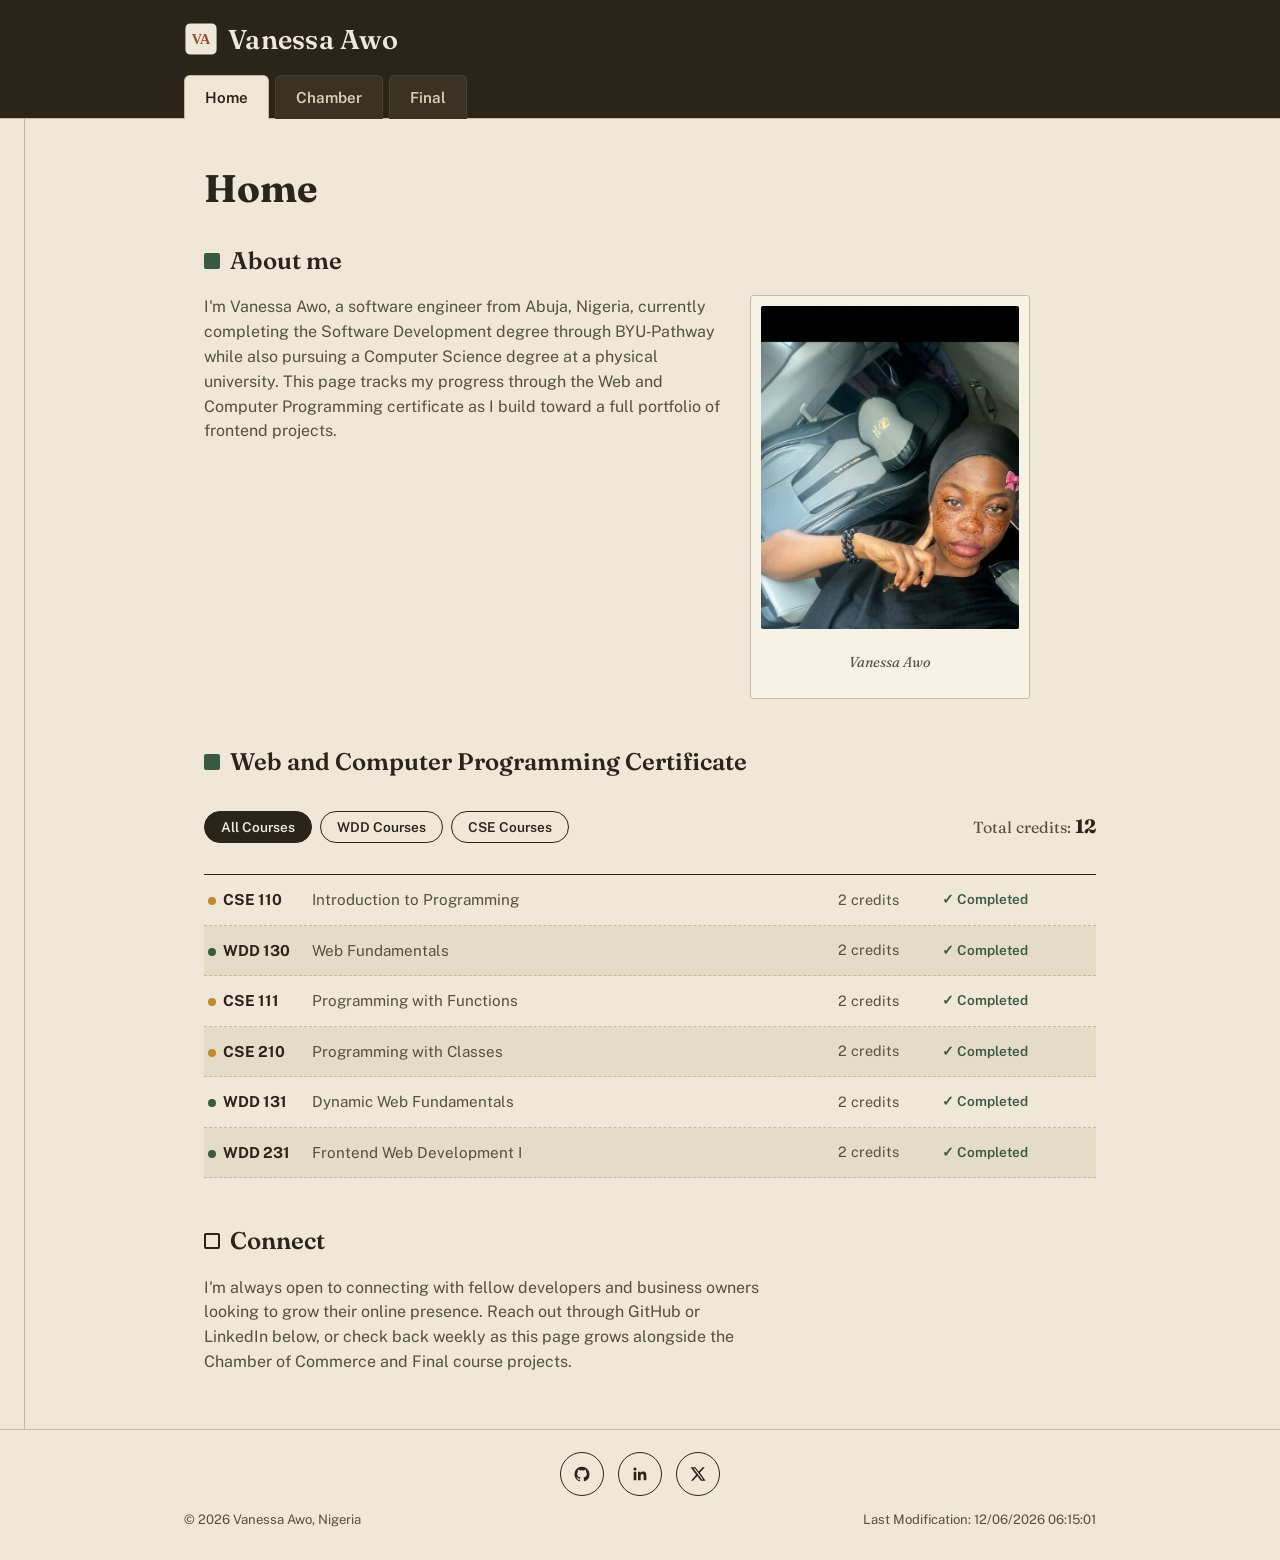
==== index.html @ a546afbc "Move script to head, fix footer structure and lastModified id per assignment spec" ====
<!DOCTYPE html>
<html lang="en">
<head>
<meta charset="UTF-8">
<meta name="viewport" content="width=device-width, initial-scale=1.0">
<title>Vanessa Awo — Certificate Tracker</title>
<meta name="description" content="Vanessa Awo's home page tracking progress through the Web and Computer Programming certificate, including completed courses and credit totals.">
<meta name="author" content="Vanessa Awo">
<link rel="icon" href="images/logo.svg" type="image/svg+xml">
<link rel="preconnect" href="https://fonts.googleapis.com">
<link rel="preconnect" href="https://fonts.gstatic.com" crossorigin>
<link href="https://fonts.googleapis.com/css2?family=Fraunces:ital,wght@0,400;0,600;0,700;1,400&family=Public+Sans:wght@400;500;600;700&display=swap" rel="stylesheet">
<link rel="stylesheet" href="styles/small.css">
<link rel="stylesheet" href="styles/larger.css">
<script type="module" src="scripts/main.js"></script>
</head>
<body>

<header class="site">
  <div class="wrap brandbar">
    <a class="brand" href="index.html">
      <img class="logo-mark" src="images/logo.svg" alt="">
      <span class="site-name">Vanessa Awo</span>
    </a>
    <button type="button" id="nav-toggle" class="nav-toggle" aria-expanded="false" aria-controls="primary-nav" aria-label="Open menu">
      <span></span><span></span><span></span>
    </button>
  </div>
  <nav id="primary-nav" class="tabs">
    <a href="index.html" class="active">Home</a>
    <a href="chamber/index.html">Chamber</a>
    <a href="final/index.html">Final</a>
  </nav>
</header>

<main>
  <div class="page">
    <div class="wrap">

      <h1 class="page-title">Home</h1>

      <section aria-labelledby="about-heading">
        <div class="section-head">
          <span class="checkbox done" aria-hidden="true"></span>
          <h2 id="about-heading">About me</h2>
        </div>
        <div class="about-grid">
          <div class="about-copy">
            <p>I'm Vanessa Awo, a software engineer from Abuja, Nigeria, currently completing the Software Development degree through BYU&#8209;Pathway while also pursuing a Computer Science degree at a physical university. This page tracks my progress through the Web and Computer Programming certificate as I build toward a full portfolio of frontend projects.</p>
          </div>
          <div class="photo-card">
            <img src="images/student-photo.jpg" alt="Portrait of Vanessa Awo">
            <p class="photo-caption">Vanessa Awo</p>
          </div>
        </div>
      </section>

      <section aria-labelledby="cert-heading">
        <div class="section-head">
          <span class="checkbox done" aria-hidden="true"></span>
          <h2 id="cert-heading">Web and Computer Programming Certificate</h2>
        </div>

        <div class="cert-toolbar">
          <div class="filters" role="group" aria-label="Filter courses">
            <button type="button" class="active" data-filter="all">All Courses</button>
            <button type="button" data-filter="wdd">WDD Courses</button>
            <button type="button" data-filter="cse">CSE Courses</button>
          </div>
          <p class="credit-total">Total credits: <strong id="credit-total-value">12</strong></p>
        </div>

        <!-- rows are rendered by scripts/courses.js -->
        <div class="course-table" id="course-table"></div>
      </section>

      <section aria-labelledby="connect-heading">
        <div class="section-head">
          <span class="checkbox" aria-hidden="true"></span>
          <h2 id="connect-heading">Connect</h2>
        </div>
        <div class="connect-row">
          <p>I'm always open to connecting with fellow developers and business owners looking to grow their online presence. Reach out through GitHub or LinkedIn below, or check back weekly as this page grows alongside the Chamber of Commerce and Final course projects.</p>
        </div>
      </section>

    </div>
  </div>
</main>

<footer>
  <div class="wrap footer-social">
    <div class="social-links">
      <a href="https://github.com/awovanessa/wdd231" aria-label="GitHub">
        <svg viewBox="0 0 24 24"><path d="M12 2.2c-5.52 0-10 4.48-10 10 0 4.42 2.87 8.17 6.84 9.5.5.1.68-.22.68-.48v-1.7c-2.78.6-3.37-1.34-3.37-1.34-.45-1.15-1.11-1.46-1.11-1.46-.9-.62.07-.6.07-.6 1 .07 1.53 1.03 1.53 1.03.9 1.53 2.34 1.09 2.91.83.09-.65.35-1.09.63-1.34-2.22-.25-4.56-1.11-4.56-4.94 0-1.09.39-1.98 1.03-2.68-.1-.25-.45-1.27.1-2.65 0 0 .84-.27 2.75 1.02a9.6 9.6 0 0 1 5 0c1.9-1.29 2.75-1.02 2.75-1.02.55 1.38.2 2.4.1 2.65.64.7 1.03 1.59 1.03 2.68 0 3.84-2.34 4.68-4.57 4.93.36.31.68.92.68 1.85v2.74c0 .26.18.58.69.48A10.01 10.01 0 0 0 22 12.2c0-5.52-4.48-10-10-10z"/></svg>
      </a>
      <a href="#" aria-label="LinkedIn">
        <svg viewBox="0 0 24 24"><path d="M20.45 20.45h-3.56v-5.57c0-1.33-.02-3.04-1.85-3.04-1.86 0-2.14 1.45-2.14 2.94v5.67H9.34V9h3.42v1.56h.05c.48-.9 1.64-1.85 3.38-1.85 3.6 0 4.27 2.37 4.27 5.46v6.28zM5.34 7.43a2.06 2.06 0 1 1 0-4.12 2.06 2.06 0 0 1 0 4.12zM7.12 20.45H3.56V9h3.56v11.45z"/></svg>
      </a>
      <a href="#" aria-label="X (formerly Twitter)">
        <svg viewBox="0 0 24 24"><path d="M18.24 3H21l-6.5 7.43L22.1 21h-6.2l-4.86-6.35L5.4 21H2.6l6.95-7.94L2.1 3h6.35l4.39 5.8L18.24 3zm-1.08 16.2h1.72L7.9 4.7H6.05l11.11 14.5z"/></svg>
      </a>
    </div>
  </div>
  <div class="wrap footer-meta">
    <p>&copy; <span id="year">2026</span> Vanessa Awo, Nigeria</p>
    <p id="lastModified">Last Modification:</p>
  </div>
</footer>
</body>
</html>
---- styles/small.css ----
:root{
  --paper: #EFE7D8;
  --paper-dim: #E5DCC8;
  --ink: #2B2418;
  --ink-soft: #55503f;
  --line: #C7B99C;
  --rust: #9C4A2E;
  --pine: #3C5941;
  --mustard: #C08A2E;
  --card: #F7F2E6;
  --radius: 3px;
}

* { box-sizing: border-box; }

html { scroll-behavior: smooth; }

body{
  margin:0;
  background: var(--paper);
  color: var(--ink);
  font-family: 'Public Sans', sans-serif;
  font-size: 16px;
  line-height: 1.55;
}

h1, h2, h3 { font-family:'Fraunces', serif; color: var(--ink); margin:0; }

a { color: inherit; }

img { max-width: 100%; }

.wrap{
  max-width: 960px;
  margin: 0 auto;
  padding: 0 24px;
}

/* ---- header ---- */
header.site{
  background: var(--ink);
  color: var(--paper);
  padding-top: 18px;
  position: relative;
}
.brandbar{
  display:flex;
  align-items:center;
  justify-content:space-between;
  gap: 16px;
  padding-bottom: 14px;
}
.brand{
  display:flex;
  align-items:center;
  gap: 10px;
  text-decoration:none;
}
.logo-mark{ width:34px; height:34px; display:block; }
.brandbar .site-name{
  color: var(--paper);
  font-family: 'Fraunces', serif;
  font-size: 1.4rem;
  font-weight: 600;
  letter-spacing: 0.01em;
  margin: 0;
}

/* hamburger toggle (mobile) */
.nav-toggle{
  width: 44px;
  height: 44px;
  background: transparent;
  border: 1px solid #4a4230;
  border-radius: 6px;
  display: flex;
  flex-direction: column;
  align-items: center;
  justify-content: center;
  gap: 5px;
  cursor: pointer;
}
.nav-toggle span{
  width: 20px;
  height: 2px;
  background: var(--paper);
  border-radius: 2px;
  transition: transform 0.2s ease, opacity 0.2s ease;
}
.nav-toggle.is-open span:nth-child(1){ transform: translateY(7px) rotate(45deg); }
.nav-toggle.is-open span:nth-child(2){ opacity: 0; }
.nav-toggle.is-open span:nth-child(3){ transform: translateY(-7px) rotate(-45deg); }

/* mobile nav panel */
nav.tabs{
  display: none;
  flex-direction: column;
  gap: 2px;
  padding: 0 24px 16px;
}
nav.tabs.is-open{ display: flex; }
nav.tabs a{
  text-decoration:none;
  color: #d8cfb6;
  background: #3a3324;
  padding: 12px 16px;
  border-radius: 6px;
  font-size: 0.95rem;
  font-weight: 600;
  border: 1px solid #4a4230;
}
nav.tabs a.active{
  background: var(--paper);
  color: var(--ink);
  border-color: var(--line);
}

main{
  background: var(--paper);
  border-top: 1px solid var(--line);
}

.page{
  position: relative;
  padding: 32px 0 10px;
}
.page::before{
  content:"";
  position:absolute;
  left: 16px;
  top: 0;
  bottom: 0;
  width: 1px;
  background: var(--rust);
  opacity: 0.35;
}
.page .wrap{ padding-left: 34px; }

section{ margin-bottom: 44px; }

.section-head{
  display:flex;
  align-items:center;
  gap: 10px;
  margin-bottom: 16px;
}
.checkbox{
  width: 16px; height:16px;
  border: 2px solid var(--ink);
  flex: none;
  border-radius: 2px;
}
.checkbox.done{ background: var(--pine); border-color: var(--pine); }
.section-head h2{ font-size: 1.3rem; font-weight: 600; }

h1.page-title{
  font-size: 1.9rem;
  font-weight: 700;
  margin-bottom: 24px;
}

/* ---- about + photo ---- */
.about-grid{
  display:grid;
  grid-template-columns: 1fr;
  gap: 20px;
}
.about-copy p{
  margin: 0;
  color: var(--ink-soft);
}
.photo-card{
  background: var(--card);
  border: 1px solid var(--line);
  padding: 10px;
  border-radius: var(--radius);
  max-width: 100%;
  width: 280px;
}
.photo-card img{
  width: 100%;
  display:block;
  border-radius: 2px;
  aspect-ratio: 4/5;
  object-fit: cover;
  object-position: top center;
}
.photo-caption{
  text-align:center;
  font-family:'Fraunces', serif;
  font-style: italic;
  font-size: 0.9rem;
  color: var(--ink-soft);
  padding-top: 8px;
}

/* ---- certificate section ---- */
.cert-toolbar{
  display:flex;
  flex-direction: column;
  gap: 12px;
  margin-bottom: 16px;
}
.filters{ display:flex; gap: 8px; flex-wrap: wrap; }
.filters button{
  font-family:'Public Sans', sans-serif;
  font-size: 0.85rem;
  font-weight: 600;
  padding: 7px 16px;
  border-radius: 20px;
  border: 1px solid var(--ink);
  background: transparent;
  color: var(--ink);
  cursor:pointer;
}
.filters button.active{
  background: var(--ink);
  color: var(--paper);
}
.credit-total{
  font-family:'Fraunces', serif;
  font-size: 1rem;
  color: var(--ink-soft);
}
.credit-total strong{ color: var(--ink); font-size: 1.2rem; }

.course-table{
  border-top: 1px solid var(--ink);
}
.course-row{
  display:grid;
  grid-template-columns: 1fr 1fr;
  grid-template-areas:
    "code status"
    "title title"
    "credits credits";
  row-gap: 4px;
  align-items:center;
  gap: 6px 14px;
  padding: 13px 4px;
  border-bottom: 1px dashed var(--line);
}
.course-row:nth-child(even){ background: var(--paper-dim); }
.course-code{ grid-area: code; font-weight: 700; font-size: 0.95rem; }
.course-code .dot{
  display:inline-block;
  width:8px; height:8px;
  border-radius: 50%;
  margin-right: 7px;
}
.dot.wdd{ background: var(--pine); }
.dot.cse{ background: var(--mustard); }
.course-title{ grid-area: title; color: var(--ink-soft); font-size: 0.95rem; }
.course-credits{ grid-area: credits; color: var(--ink-soft); font-size: 0.9rem; }
.course-status{
  grid-area: status;
  justify-content:flex-end;
  font-size: 0.85rem;
  font-weight: 600;
  color: var(--pine);
  display:flex;
  align-items:center;
  gap: 6px;
}

/* ---- connect ---- */
.connect-row{
  display:flex;
  flex-direction: column;
  align-items:flex-start;
  gap: 18px;
}
.connect-row p{
  margin:0;
  color: var(--ink-soft);
}
.social-links{ display:flex; gap: 14px; }
.social-links a{
  width: 44px; height:44px;
  border: 1px solid var(--ink);
  border-radius: 50%;
  display:flex;
  align-items:center;
  justify-content:center;
  color: var(--ink);
  text-decoration:none;
}
.social-links svg{ width: 18px; height:18px; fill: currentColor; }

/* ---- footer ---- */
footer{
  border-top: 1px solid var(--line);
  padding: 22px 0 30px;
}
footer .wrap{
  display:flex;
  flex-direction: column;
  gap: 6px;
  font-size: 0.82rem;
  color: var(--ink-soft);
}
footer .wrap.footer-social{
  justify-content: center;
  margin-bottom: 14px;
}
footer .wrap.footer-social .social-links{
  justify-content: center;
}
footer .wrap.footer-meta p{ margin: 0; }

@media (prefers-reduced-motion: reduce){
  * { transition: none !important; scroll-behavior: auto !important; }
}

a:focus-visible, button:focus-visible{
  outline: 2px solid var(--rust);
  outline-offset: 2px;
}
---- styles/larger.css ----
@media screen and (min-width: 700px){

  .brandbar .site-name{ font-size: 1.7rem; }

  .brandbar{ padding-bottom: 14px; }

  .nav-toggle{ display: none; }

  nav.tabs{
    display:flex;
    flex-direction: row;
    gap: 6px;
    max-width: 960px;
    margin: 0 auto;
    padding: 0 24px;
  }
  nav.tabs a{
    padding: 10px 20px 9px;
    border-radius: 6px 6px 0 0;
    position: relative;
    top: 1px;
    border-bottom: none;
    transition: background 0.15s ease, color 0.15s ease;
  }
  nav.tabs a:hover{ background:#463e2c; color:#efe7d8; }
  nav.tabs a.active{ border-color: var(--line); }

  .page{ padding: 40px 0 10px; }
  .page::before{ left: 24px; }
  .page .wrap{ padding-left: 44px; }

  h1.page-title{ font-size: 2.4rem; }

  .section-head h2{ font-size: 1.5rem; }

  .about-grid{
    grid-template-columns: 1.5fr 1fr;
    gap: 28px;
    align-items: start;
  }
  .about-copy p{ max-width: 62ch; }
  .photo-card{ max-width: none; }

  .cert-toolbar{
    flex-direction: row;
    justify-content: space-between;
    align-items:center;
  }

  .course-row{
    grid-template-columns: 90px 1fr 90px 150px;
    grid-template-areas: none;
    row-gap: 0;
  }
  .course-code, .course-title, .course-credits, .course-status{
    grid-area: auto;
  }
  .course-status{ justify-content:flex-start; }

  .connect-row{
    flex-direction: row;
    justify-content: space-between;
    align-items:flex-end;
    gap: 24px;
  }
  .connect-row p{ max-width: 56ch; }

  footer .wrap{
    flex-direction: row;
    justify-content: space-between;
  }

}
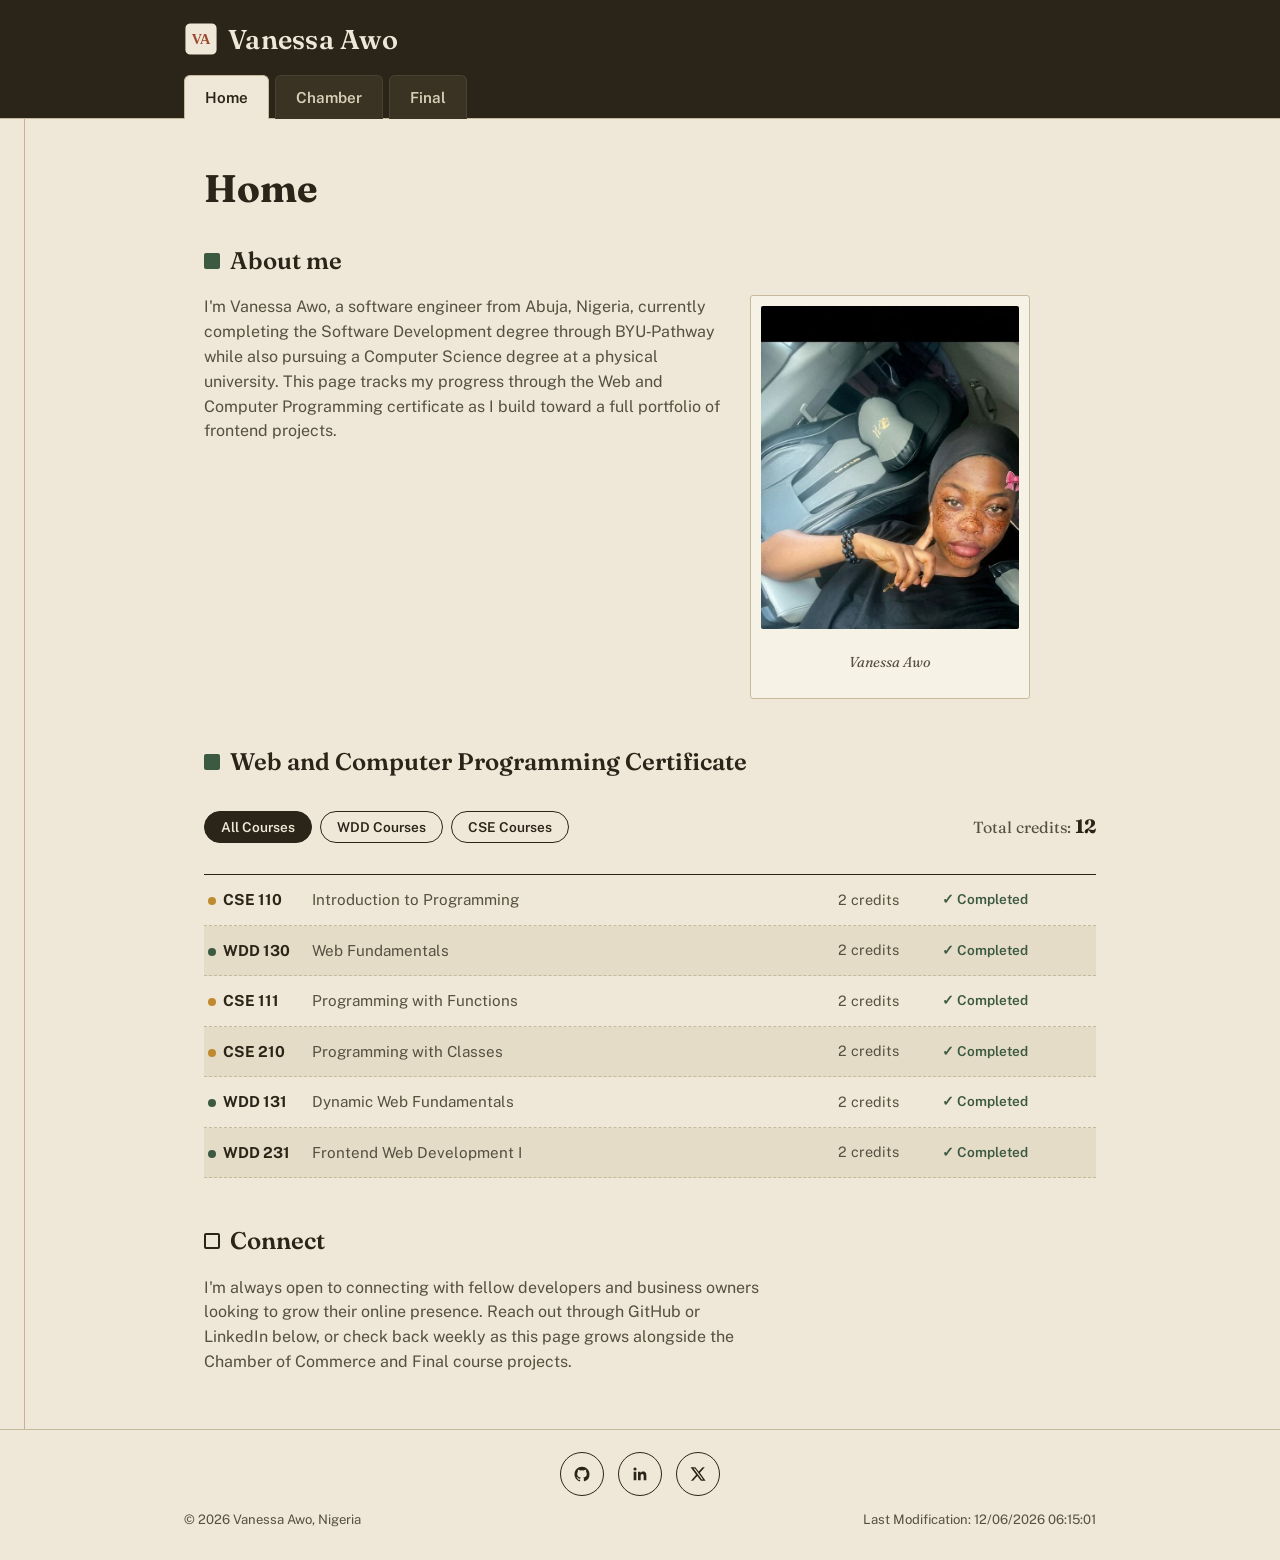
==== commit 519ac9c2: "Fix contrast on rust links, add mobile nav hover, aria-current wayfinding" ====
--- a/index.html
+++ b/index.html
@@ -3,7 +3,7 @@
 <head>
 <meta charset="UTF-8">
 <meta name="viewport" content="width=device-width, initial-scale=1.0">
-<title>Vanessa Awo — Certificate Tracker</title>
+<title>Vanessa Awo - Certificate Tracker</title>
 <meta name="description" content="Vanessa Awo's home page tracking progress through the Web and Computer Programming certificate, including completed courses and credit totals.">
 <meta name="author" content="Vanessa Awo">
 <link rel="icon" href="images/logo.svg" type="image/svg+xml">
@@ -27,7 +27,7 @@
     </button>
   </div>
   <nav id="primary-nav" class="tabs">
-    <a href="index.html" class="active">Home</a>
+    <a href="index.html" class="active" aria-current="page">Home</a>
     <a href="chamber/index.html">Chamber</a>
     <a href="final/index.html">Final</a>
   </nav>
@@ -94,10 +94,10 @@
       <a href="https://github.com/awovanessa/wdd231" aria-label="GitHub">
         <svg viewBox="0 0 24 24"><path d="M12 2.2c-5.52 0-10 4.48-10 10 0 4.42 2.87 8.17 6.84 9.5.5.1.68-.22.68-.48v-1.7c-2.78.6-3.37-1.34-3.37-1.34-.45-1.15-1.11-1.46-1.11-1.46-.9-.62.07-.6.07-.6 1 .07 1.53 1.03 1.53 1.03.9 1.53 2.34 1.09 2.91.83.09-.65.35-1.09.63-1.34-2.22-.25-4.56-1.11-4.56-4.94 0-1.09.39-1.98 1.03-2.68-.1-.25-.45-1.27.1-2.65 0 0 .84-.27 2.75 1.02a9.6 9.6 0 0 1 5 0c1.9-1.29 2.75-1.02 2.75-1.02.55 1.38.2 2.4.1 2.65.64.7 1.03 1.59 1.03 2.68 0 3.84-2.34 4.68-4.57 4.93.36.31.68.92.68 1.85v2.74c0 .26.18.58.69.48A10.01 10.01 0 0 0 22 12.2c0-5.52-4.48-10-10-10z"/></svg>
       </a>
-      <a href="#" aria-label="LinkedIn">
+      <a href="https://ng.linkedin.com/in/vanessa-awo-457442348" aria-label="LinkedIn">
         <svg viewBox="0 0 24 24"><path d="M20.45 20.45h-3.56v-5.57c0-1.33-.02-3.04-1.85-3.04-1.86 0-2.14 1.45-2.14 2.94v5.67H9.34V9h3.42v1.56h.05c.48-.9 1.64-1.85 3.38-1.85 3.6 0 4.27 2.37 4.27 5.46v6.28zM5.34 7.43a2.06 2.06 0 1 1 0-4.12 2.06 2.06 0 0 1 0 4.12zM7.12 20.45H3.56V9h3.56v11.45z"/></svg>
       </a>
-      <a href="#" aria-label="X (formerly Twitter)">
+      <a href="https://x.com/aviwebstudios" aria-label="X (formerly Twitter)">
         <svg viewBox="0 0 24 24"><path d="M18.24 3H21l-6.5 7.43L22.1 21h-6.2l-4.86-6.35L5.4 21H2.6l6.95-7.94L2.1 3h6.35l4.39 5.8L18.24 3zm-1.08 16.2h1.72L7.9 4.7H6.05l11.11 14.5z"/></svg>
       </a>
     </div>
--- a/styles/small.css
+++ b/styles/small.css
@@ -4,7 +4,7 @@
   --ink: #2B2418;
   --ink-soft: #55503f;
   --line: #C7B99C;
-  --rust: #9C4A2E;
+  --rust: #8C4227;
   --pine: #3C5941;
   --mustard: #C08A2E;
   --card: #F7F2E6;
@@ -108,7 +108,9 @@
   font-size: 0.95rem;
   font-weight: 600;
   border: 1px solid #4a4230;
-}
+  transition: background 0.15s ease, color 0.15s ease;
+}
+nav.tabs a:hover{ background:#463e2c; color:#efe7d8; }
 nav.tabs a.active{
   background: var(--paper);
   color: var(--ink);
--- a/styles/larger.css
+++ b/styles/larger.css
@@ -20,9 +20,7 @@
     position: relative;
     top: 1px;
     border-bottom: none;
-    transition: background 0.15s ease, color 0.15s ease;
   }
-  nav.tabs a:hover{ background:#463e2c; color:#efe7d8; }
   nav.tabs a.active{ border-color: var(--line); }
 
   .page{ padding: 40px 0 10px; }
